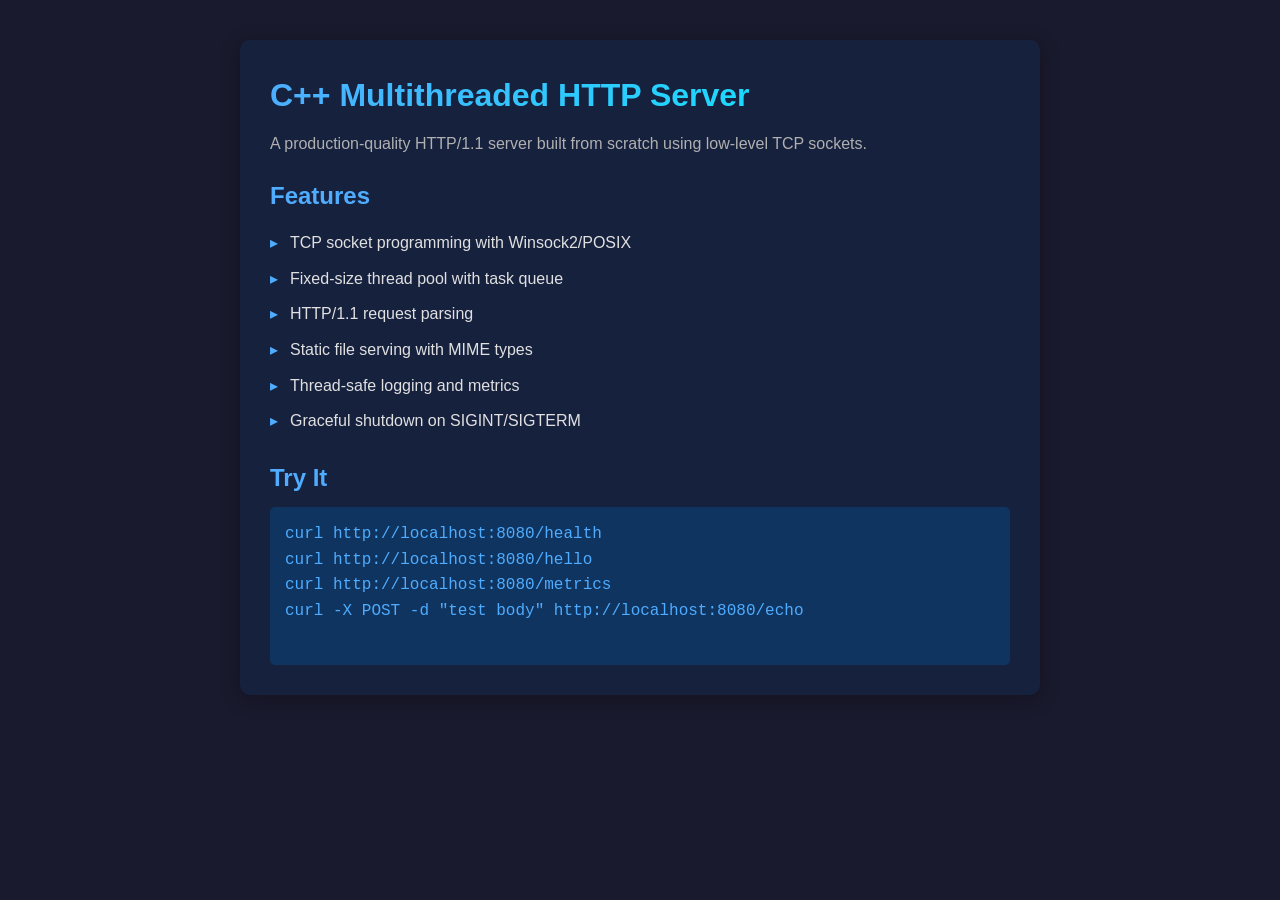
==== public/index.html @ efdc33f4 "Initial commit" ====
<!DOCTYPE html>
<html lang="en">
<head>
    <meta charset="UTF-8">
    <meta name="viewport" content="width=device-width, initial-scale=1.0">
    <title>C++ HTTP Server</title>
    <link rel="stylesheet" href="style.css">
</head>
<body>
    <div class="container">
        <h1>C++ Multithreaded HTTP Server</h1>
        <p>A production-quality HTTP/1.1 server built from scratch using low-level TCP sockets.</p>
        <h2>Features</h2>
        <ul>
            <li>TCP socket programming with Winsock2/POSIX</li>
            <li>Fixed-size thread pool with task queue</li>
            <li>HTTP/1.1 request parsing</li>
            <li>Static file serving with MIME types</li>
            <li>Thread-safe logging and metrics</li>
            <li>Graceful shutdown on SIGINT/SIGTERM</li>
        </ul>
        <h2>Try It</h2>
        <pre>
curl http://localhost:8080/health
curl http://localhost:8080/hello
curl http://localhost:8080/metrics
curl -X POST -d "test body" http://localhost:8080/echo
        </pre>
    </div>
</body>
</html>
---- public/style.css ----
* {
    margin: 0;
    padding: 0;
    box-sizing: border-box;
}

body {
    font-family: 'Segoe UI', Tahoma, Geneva, Verdana, sans-serif;
    background-color: #1a1a2e;
    color: #e0e0e0;
    line-height: 1.6;
}

.container {
    max-width: 800px;
    margin: 40px auto;
    padding: 30px;
    background-color: #16213e;
    border-radius: 10px;
    box-shadow: 0 4px 20px rgba(0, 0, 0, 0.3);
}

h1 {
    color: #0f3460;
    margin-bottom: 10px;
    background: linear-gradient(135deg, #4facfe, #00f2fe);
    -webkit-background-clip: text;
    -webkit-text-fill-color: transparent;
    background-clip: text;
}

h2 {
    color: #4facfe;
    margin: 20px 0 10px;
}

p {
    margin-bottom: 15px;
    color: #b0b0b0;
}

ul {
    list-style: none;
    margin-bottom: 20px;
}

li {
    padding: 5px 0;
    padding-left: 20px;
    position: relative;
}

li::before {
    content: "▸";
    color: #4facfe;
    position: absolute;
    left: 0;
}

pre {
    background-color: #0f3460;
    padding: 15px;
    border-radius: 5px;
    overflow-x: auto;
    color: #4facfe;
    font-family: 'Consolas', 'Courier New', monospace;
}
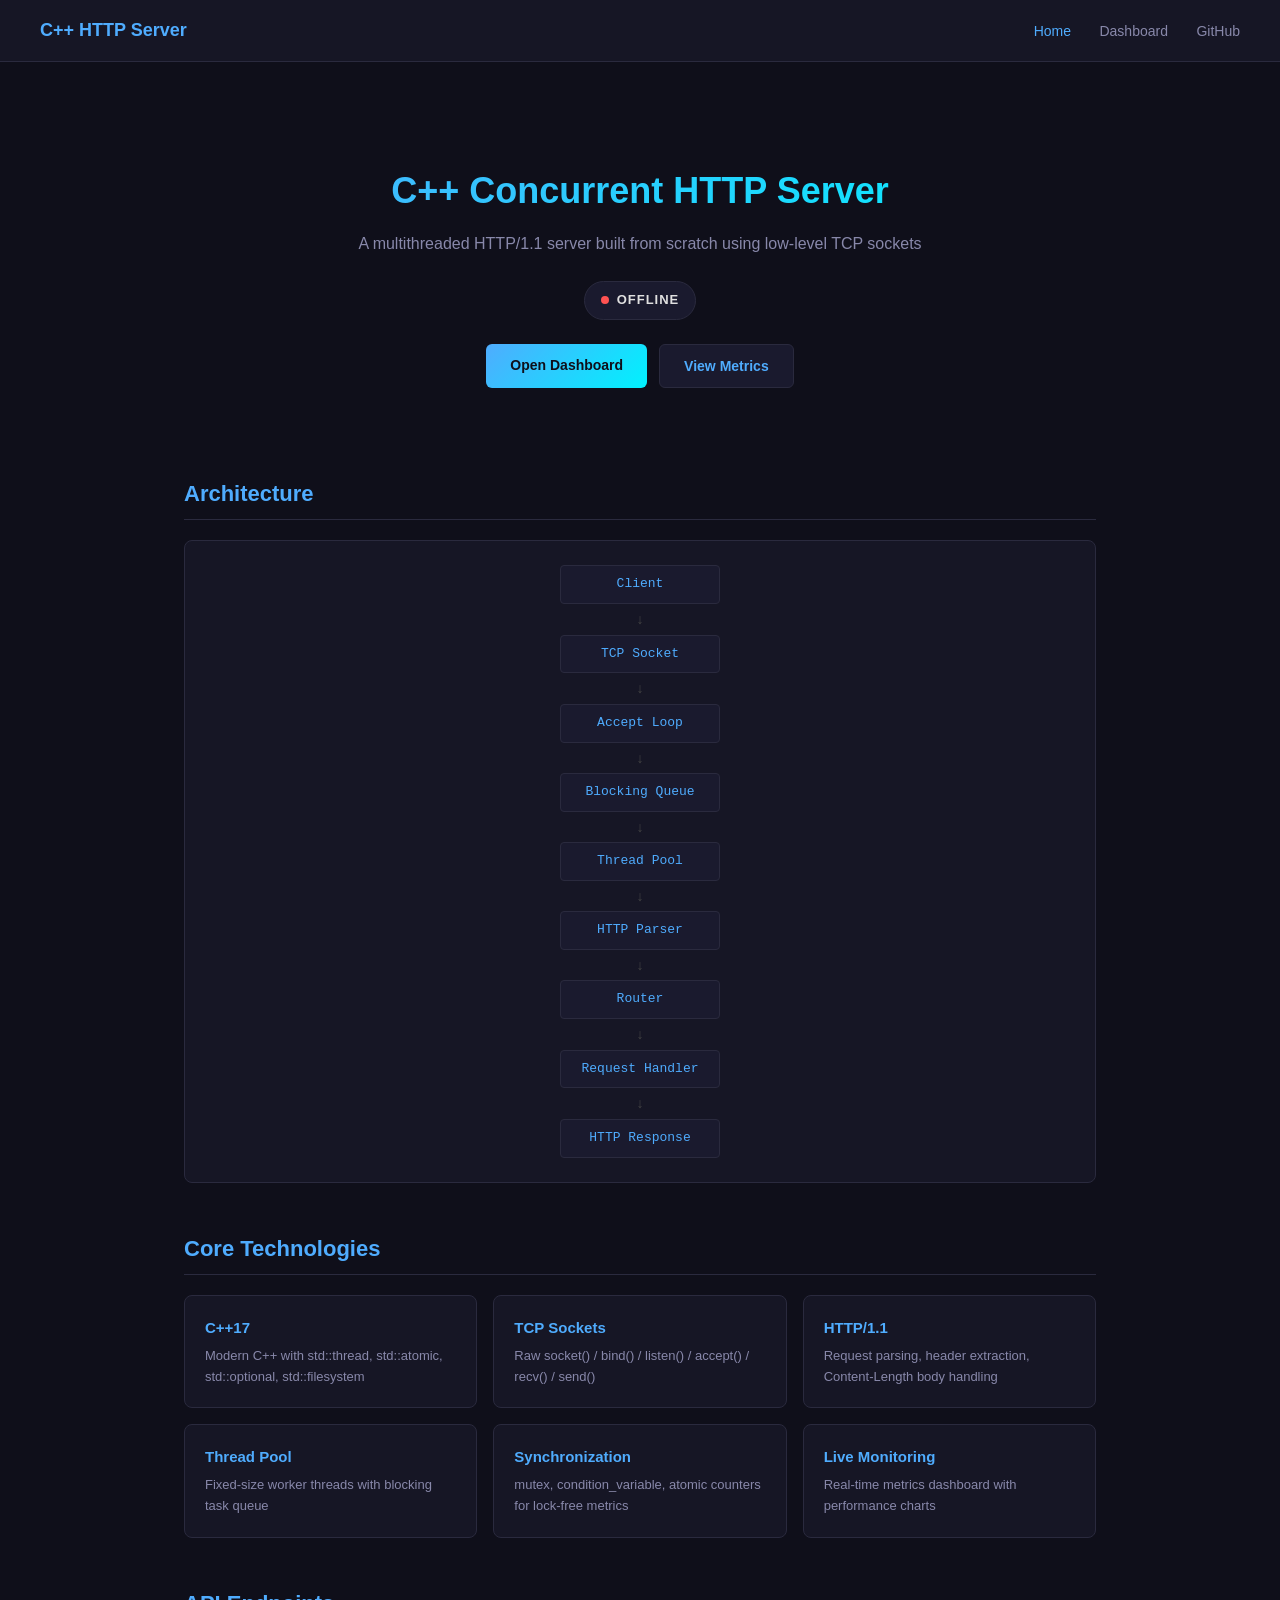
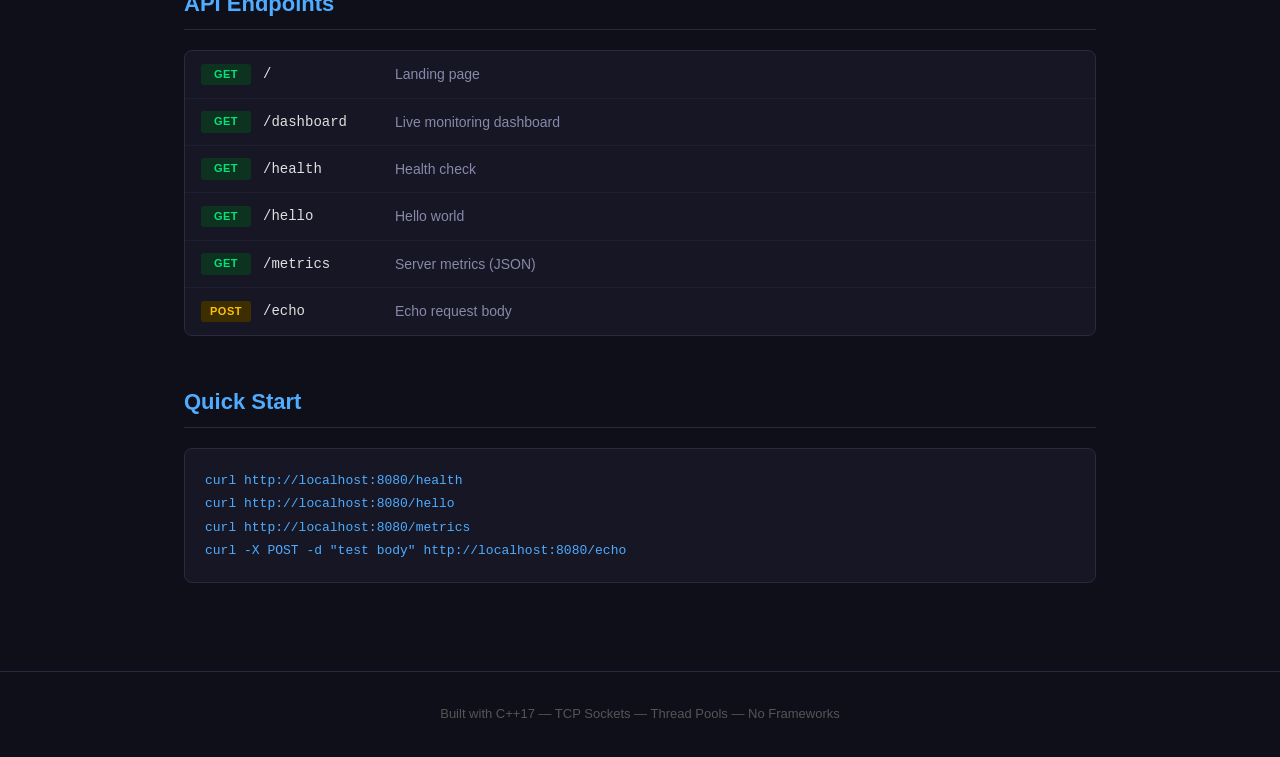
==== commit 751cd105: "update project" ====
--- a/public/index.html
+++ b/public/index.html
@@ -3,29 +3,148 @@
 <head>
     <meta charset="UTF-8">
     <meta name="viewport" content="width=device-width, initial-scale=1.0">
-    <title>C++ HTTP Server</title>
+    <title>C++ Concurrent HTTP Server</title>
     <link rel="stylesheet" href="style.css">
 </head>
 <body>
-    <div class="container">
-        <h1>C++ Multithreaded HTTP Server</h1>
-        <p>A production-quality HTTP/1.1 server built from scratch using low-level TCP sockets.</p>
-        <h2>Features</h2>
-        <ul>
-            <li>TCP socket programming with Winsock2/POSIX</li>
-            <li>Fixed-size thread pool with task queue</li>
-            <li>HTTP/1.1 request parsing</li>
-            <li>Static file serving with MIME types</li>
-            <li>Thread-safe logging and metrics</li>
-            <li>Graceful shutdown on SIGINT/SIGTERM</li>
-        </ul>
-        <h2>Try It</h2>
-        <pre>
-curl http://localhost:8080/health
+    <nav>
+        <div class="nav-brand">C++ HTTP Server</div>
+        <div class="nav-links">
+            <a href="/" class="active">Home</a>
+            <a href="/dashboard">Dashboard</a>
+            <a href="https://github.com" target="_blank">GitHub</a>
+        </div>
+    </nav>
+
+    <main>
+        <section class="hero">
+            <h1>C++ Concurrent HTTP Server</h1>
+            <p class="subtitle">A multithreaded HTTP/1.1 server built from scratch using low-level TCP sockets</p>
+            <div class="status-indicator" id="server-status">
+                <span class="pulse"></span>
+                <span class="status-text">Checking...</span>
+            </div>
+            <div class="hero-actions">
+                <a href="/dashboard" class="btn btn-primary">Open Dashboard</a>
+                <a href="/metrics" class="btn btn-secondary">View Metrics</a>
+            </div>
+        </section>
+
+        <section class="features">
+            <h2>Architecture</h2>
+            <div class="architecture-flow">
+                <div class="flow-step">Client</div>
+                <div class="flow-arrow">&darr;</div>
+                <div class="flow-step">TCP Socket</div>
+                <div class="flow-arrow">&darr;</div>
+                <div class="flow-step">Accept Loop</div>
+                <div class="flow-arrow">&darr;</div>
+                <div class="flow-step">Blocking Queue</div>
+                <div class="flow-arrow">&darr;</div>
+                <div class="flow-step">Thread Pool</div>
+                <div class="flow-arrow">&darr;</div>
+                <div class="flow-step">HTTP Parser</div>
+                <div class="flow-arrow">&darr;</div>
+                <div class="flow-step">Router</div>
+                <div class="flow-arrow">&darr;</div>
+                <div class="flow-step">Request Handler</div>
+                <div class="flow-arrow">&darr;</div>
+                <div class="flow-step">HTTP Response</div>
+            </div>
+        </section>
+
+        <section class="tech-stack">
+            <h2>Core Technologies</h2>
+            <div class="tech-grid">
+                <div class="tech-item">
+                    <h3>C++17</h3>
+                    <p>Modern C++ with std::thread, std::atomic, std::optional, std::filesystem</p>
+                </div>
+                <div class="tech-item">
+                    <h3>TCP Sockets</h3>
+                    <p>Raw socket() / bind() / listen() / accept() / recv() / send()</p>
+                </div>
+                <div class="tech-item">
+                    <h3>HTTP/1.1</h3>
+                    <p>Request parsing, header extraction, Content-Length body handling</p>
+                </div>
+                <div class="tech-item">
+                    <h3>Thread Pool</h3>
+                    <p>Fixed-size worker threads with blocking task queue</p>
+                </div>
+                <div class="tech-item">
+                    <h3>Synchronization</h3>
+                    <p>mutex, condition_variable, atomic counters for lock-free metrics</p>
+                </div>
+                <div class="tech-item">
+                    <h3>Live Monitoring</h3>
+                    <p>Real-time metrics dashboard with performance charts</p>
+                </div>
+            </div>
+        </section>
+
+        <section class="endpoints">
+            <h2>API Endpoints</h2>
+            <div class="endpoint-list">
+                <div class="endpoint">
+                    <span class="method get">GET</span>
+                    <span class="path">/</span>
+                    <span class="desc">Landing page</span>
+                </div>
+                <div class="endpoint">
+                    <span class="method get">GET</span>
+                    <span class="path">/dashboard</span>
+                    <span class="desc">Live monitoring dashboard</span>
+                </div>
+                <div class="endpoint">
+                    <span class="method get">GET</span>
+                    <span class="path">/health</span>
+                    <span class="desc">Health check</span>
+                </div>
+                <div class="endpoint">
+                    <span class="method get">GET</span>
+                    <span class="path">/hello</span>
+                    <span class="desc">Hello world</span>
+                </div>
+                <div class="endpoint">
+                    <span class="method get">GET</span>
+                    <span class="path">/metrics</span>
+                    <span class="desc">Server metrics (JSON)</span>
+                </div>
+                <div class="endpoint">
+                    <span class="method post">POST</span>
+                    <span class="path">/echo</span>
+                    <span class="desc">Echo request body</span>
+                </div>
+            </div>
+        </section>
+
+        <section class="try-it">
+            <h2>Quick Start</h2>
+            <pre><code>curl http://localhost:8080/health
 curl http://localhost:8080/hello
 curl http://localhost:8080/metrics
-curl -X POST -d "test body" http://localhost:8080/echo
-        </pre>
-    </div>
+curl -X POST -d "test body" http://localhost:8080/echo</code></pre>
+        </section>
+    </main>
+
+    <footer>
+        <p>Built with C++17 &mdash; TCP Sockets &mdash; Thread Pools &mdash; No Frameworks</p>
+    </footer>
+
+    <script>
+        fetch('/health')
+            .then(r => r.json())
+            .then(data => {
+                const el = document.getElementById('server-status');
+                el.querySelector('.status-text').textContent = 'ONLINE';
+                el.classList.add('online');
+            })
+            .catch(() => {
+                const el = document.getElementById('server-status');
+                el.querySelector('.status-text').textContent = 'OFFLINE';
+                el.classList.add('offline');
+            });
+    </script>
 </body>
 </html>
--- a/public/style.css
+++ b/public/style.css
@@ -6,62 +6,266 @@
 
 body {
     font-family: 'Segoe UI', Tahoma, Geneva, Verdana, sans-serif;
-    background-color: #1a1a2e;
+    background-color: #0f0f1a;
     color: #e0e0e0;
     line-height: 1.6;
 }
 
-.container {
-    max-width: 800px;
-    margin: 40px auto;
-    padding: 30px;
-    background-color: #16213e;
-    border-radius: 10px;
-    box-shadow: 0 4px 20px rgba(0, 0, 0, 0.3);
-}
-
-h1 {
-    color: #0f3460;
-    margin-bottom: 10px;
+nav {
+    display: flex;
+    justify-content: space-between;
+    align-items: center;
+    padding: 16px 40px;
+    background-color: #161625;
+    border-bottom: 1px solid #2a2a3e;
+}
+
+.nav-brand {
+    font-size: 18px;
+    font-weight: 700;
+    color: #4facfe;
+}
+
+.nav-links a {
+    color: #8888aa;
+    text-decoration: none;
+    margin-left: 24px;
+    font-size: 14px;
+    transition: color 0.2s;
+}
+
+.nav-links a:hover,
+.nav-links a.active {
+    color: #4facfe;
+}
+
+main {
+    max-width: 960px;
+    margin: 0 auto;
+    padding: 40px 24px;
+}
+
+.hero {
+    text-align: center;
+    padding: 60px 0 40px;
+}
+
+.hero h1 {
+    font-size: 36px;
+    font-weight: 700;
     background: linear-gradient(135deg, #4facfe, #00f2fe);
     -webkit-background-clip: text;
     -webkit-text-fill-color: transparent;
     background-clip: text;
-}
-
-h2 {
-    color: #4facfe;
-    margin: 20px 0 10px;
-}
-
-p {
-    margin-bottom: 15px;
-    color: #b0b0b0;
-}
-
-ul {
-    list-style: none;
+    margin-bottom: 12px;
+}
+
+.subtitle {
+    font-size: 16px;
+    color: #8888aa;
+    margin-bottom: 24px;
+}
+
+.status-indicator {
+    display: inline-flex;
+    align-items: center;
+    gap: 8px;
+    padding: 8px 16px;
+    border-radius: 20px;
+    background: #1a1a2e;
+    border: 1px solid #2a2a3e;
+    margin-bottom: 24px;
+    font-size: 13px;
+    font-weight: 600;
+    letter-spacing: 1px;
+}
+
+.pulse {
+    width: 8px;
+    height: 8px;
+    border-radius: 50%;
+    background: #666;
+}
+
+.status-indicator.online .pulse {
+    background: #00e676;
+    box-shadow: 0 0 8px #00e676;
+    animation: pulse-anim 2s infinite;
+}
+
+.status-indicator.offline .pulse {
+    background: #ff5252;
+}
+
+@keyframes pulse-anim {
+    0%, 100% { opacity: 1; }
+    50% { opacity: 0.4; }
+}
+
+.hero-actions {
+    display: flex;
+    gap: 12px;
+    justify-content: center;
+}
+
+.btn {
+    display: inline-block;
+    padding: 10px 24px;
+    border-radius: 6px;
+    text-decoration: none;
+    font-size: 14px;
+    font-weight: 600;
+    transition: transform 0.1s, box-shadow 0.2s;
+}
+
+.btn:hover {
+    transform: translateY(-1px);
+}
+
+.btn-primary {
+    background: linear-gradient(135deg, #4facfe, #00f2fe);
+    color: #0f0f1a;
+}
+
+.btn-secondary {
+    background: #1a1a2e;
+    color: #4facfe;
+    border: 1px solid #2a2a3e;
+}
+
+section {
+    margin-bottom: 48px;
+}
+
+section h2 {
+    font-size: 22px;
+    color: #4facfe;
     margin-bottom: 20px;
-}
-
-li {
-    padding: 5px 0;
-    padding-left: 20px;
-    position: relative;
-}
-
-li::before {
-    content: "▸";
-    color: #4facfe;
-    position: absolute;
-    left: 0;
-}
-
-pre {
-    background-color: #0f3460;
-    padding: 15px;
-    border-radius: 5px;
+    padding-bottom: 8px;
+    border-bottom: 1px solid #2a2a3e;
+}
+
+.architecture-flow {
+    display: flex;
+    flex-direction: column;
+    align-items: center;
+    gap: 4px;
+    padding: 24px;
+    background: #161625;
+    border-radius: 8px;
+    border: 1px solid #2a2a3e;
+}
+
+.flow-step {
+    padding: 8px 20px;
+    background: #1a1a2e;
+    border: 1px solid #2a2a3e;
+    border-radius: 4px;
+    font-size: 13px;
+    font-family: 'Consolas', 'Courier New', monospace;
+    color: #4facfe;
+    min-width: 160px;
+    text-align: center;
+}
+
+.flow-arrow {
+    color: #444;
+    font-size: 14px;
+}
+
+.tech-grid {
+    display: grid;
+    grid-template-columns: repeat(auto-fit, minmax(260px, 1fr));
+    gap: 16px;
+}
+
+.tech-item {
+    padding: 20px;
+    background: #161625;
+    border: 1px solid #2a2a3e;
+    border-radius: 8px;
+}
+
+.tech-item h3 {
+    font-size: 15px;
+    color: #4facfe;
+    margin-bottom: 6px;
+}
+
+.tech-item p {
+    font-size: 13px;
+    color: #8888aa;
+}
+
+.endpoint-list {
+    background: #161625;
+    border: 1px solid #2a2a3e;
+    border-radius: 8px;
+    overflow: hidden;
+}
+
+.endpoint {
+    display: flex;
+    align-items: center;
+    gap: 12px;
+    padding: 12px 16px;
+    border-bottom: 1px solid #1e1e32;
+    font-size: 14px;
+}
+
+.endpoint:last-child {
+    border-bottom: none;
+}
+
+.method {
+    padding: 2px 8px;
+    border-radius: 3px;
+    font-size: 11px;
+    font-weight: 700;
+    letter-spacing: 0.5px;
+    min-width: 50px;
+    text-align: center;
+}
+
+.method.get {
+    background: #0d3320;
+    color: #00e676;
+}
+
+.method.post {
+    background: #3d2e00;
+    color: #ffc107;
+}
+
+.path {
+    font-family: 'Consolas', 'Courier New', monospace;
+    color: #e0e0e0;
+    min-width: 120px;
+}
+
+.desc {
+    color: #8888aa;
+}
+
+.try-it pre {
+    background: #161625;
+    border: 1px solid #2a2a3e;
+    border-radius: 8px;
+    padding: 20px;
     overflow-x: auto;
-    color: #4facfe;
+}
+
+.try-it code {
     font-family: 'Consolas', 'Courier New', monospace;
-}
+    font-size: 13px;
+    color: #4facfe;
+    line-height: 1.8;
+}
+
+footer {
+    text-align: center;
+    padding: 32px;
+    border-top: 1px solid #2a2a3e;
+    color: #555;
+    font-size: 13px;
+}
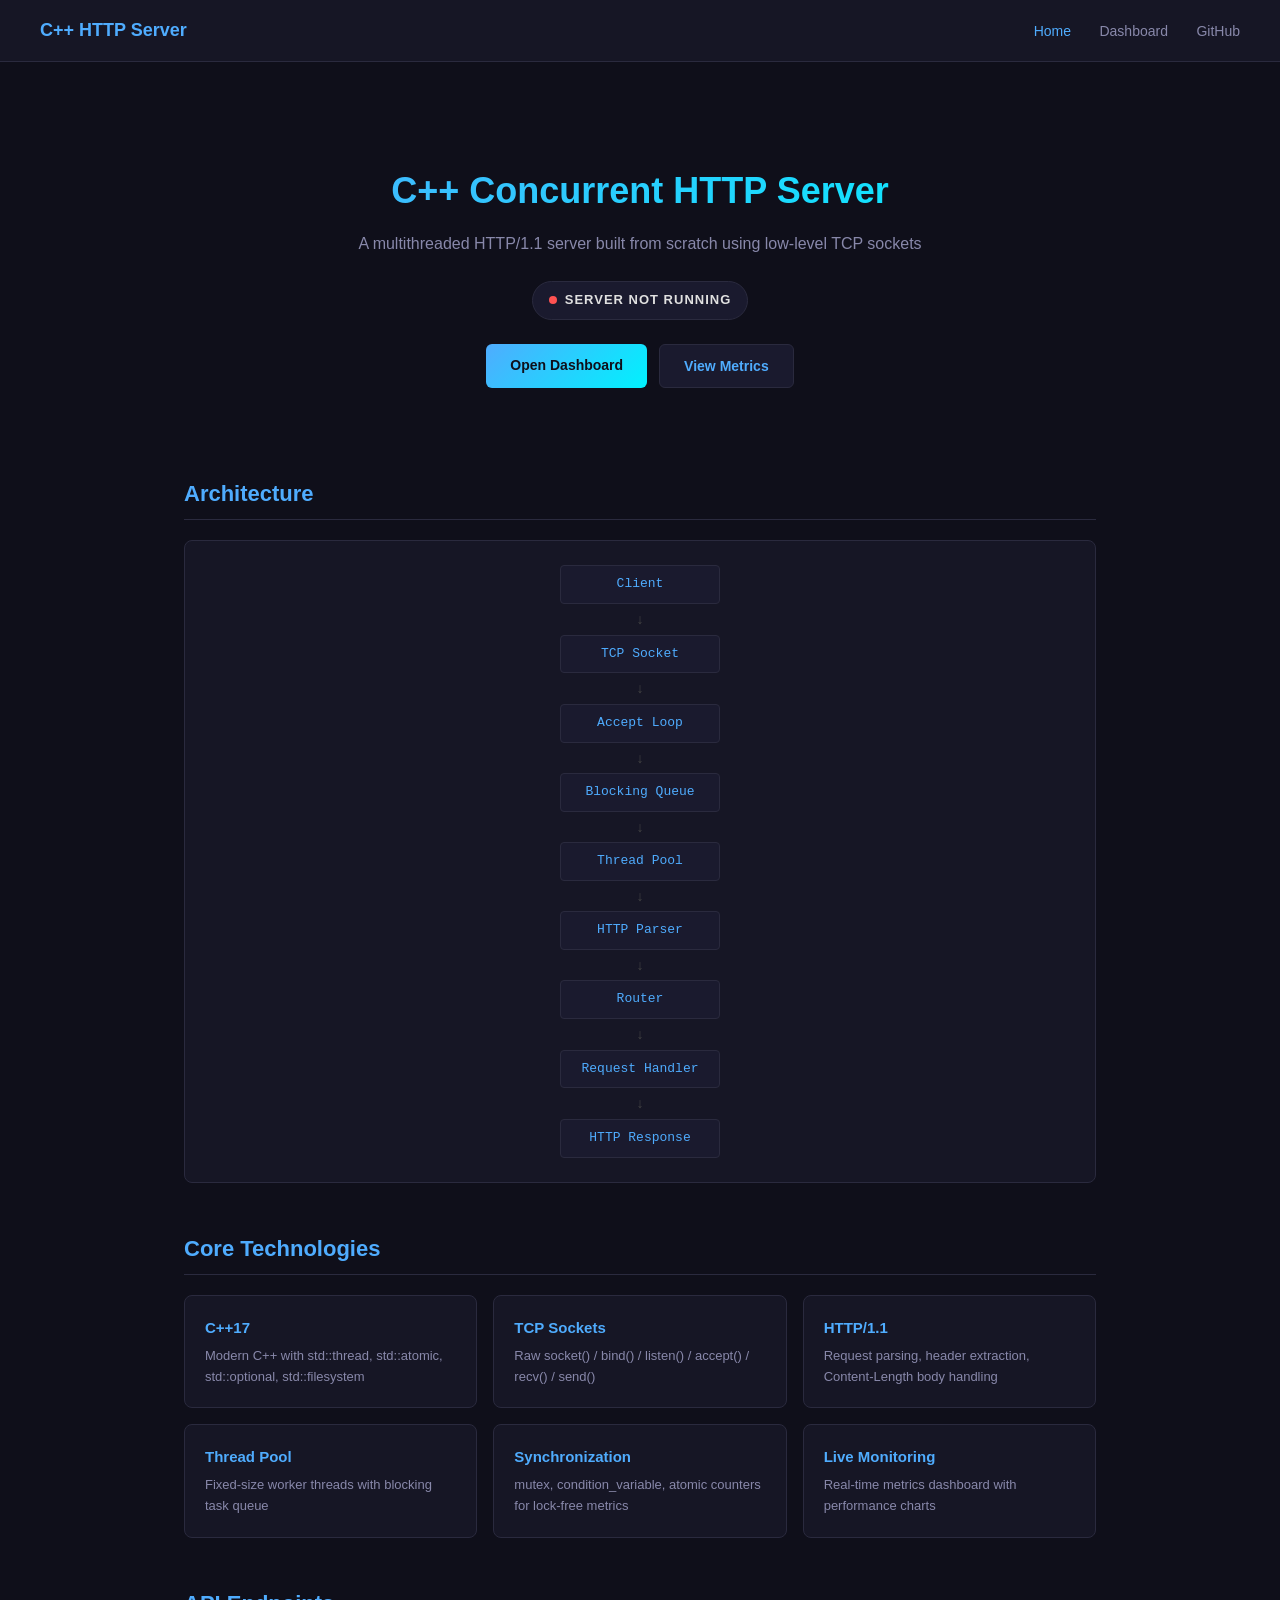
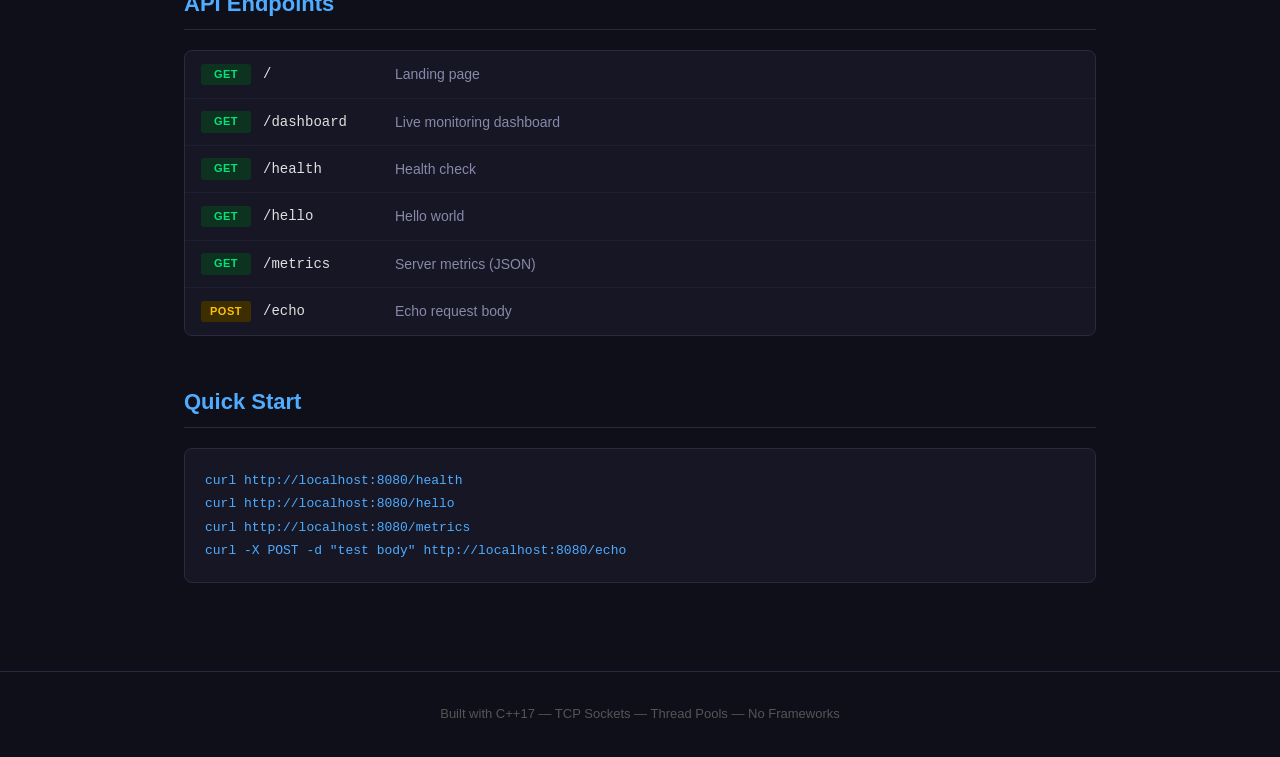
==== commit ba4f72a9: "Fix landing page links for GitHub Pages" ====
--- a/public/index.html
+++ b/public/index.html
@@ -11,8 +11,8 @@
         <div class="nav-brand">C++ HTTP Server</div>
         <div class="nav-links">
             <a href="/" class="active">Home</a>
-            <a href="/dashboard">Dashboard</a>
-            <a href="https://github.com" target="_blank">GitHub</a>
+            <a href="/dashboard.html">Dashboard</a>
+            <a href="https://github.com/pavanjarpula/Multithreaded-HTTP-Server" target="_blank">GitHub</a>
         </div>
     </nav>
 
@@ -25,7 +25,7 @@
                 <span class="status-text">Checking...</span>
             </div>
             <div class="hero-actions">
-                <a href="/dashboard" class="btn btn-primary">Open Dashboard</a>
+                <a href="/dashboard.html" class="btn btn-primary">Open Dashboard</a>
                 <a href="/metrics" class="btn btn-secondary">View Metrics</a>
             </div>
         </section>
@@ -134,15 +134,15 @@
 
     <script>
         fetch('/health')
-            .then(r => r.json())
-            .then(data => {
-                const el = document.getElementById('server-status');
+            .then(function(r) { return r.json(); })
+            .then(function(data) {
+                var el = document.getElementById('server-status');
                 el.querySelector('.status-text').textContent = 'ONLINE';
                 el.classList.add('online');
             })
-            .catch(() => {
-                const el = document.getElementById('server-status');
-                el.querySelector('.status-text').textContent = 'OFFLINE';
+            .catch(function() {
+                var el = document.getElementById('server-status');
+                el.querySelector('.status-text').textContent = 'SERVER NOT RUNNING';
                 el.classList.add('offline');
             });
     </script>
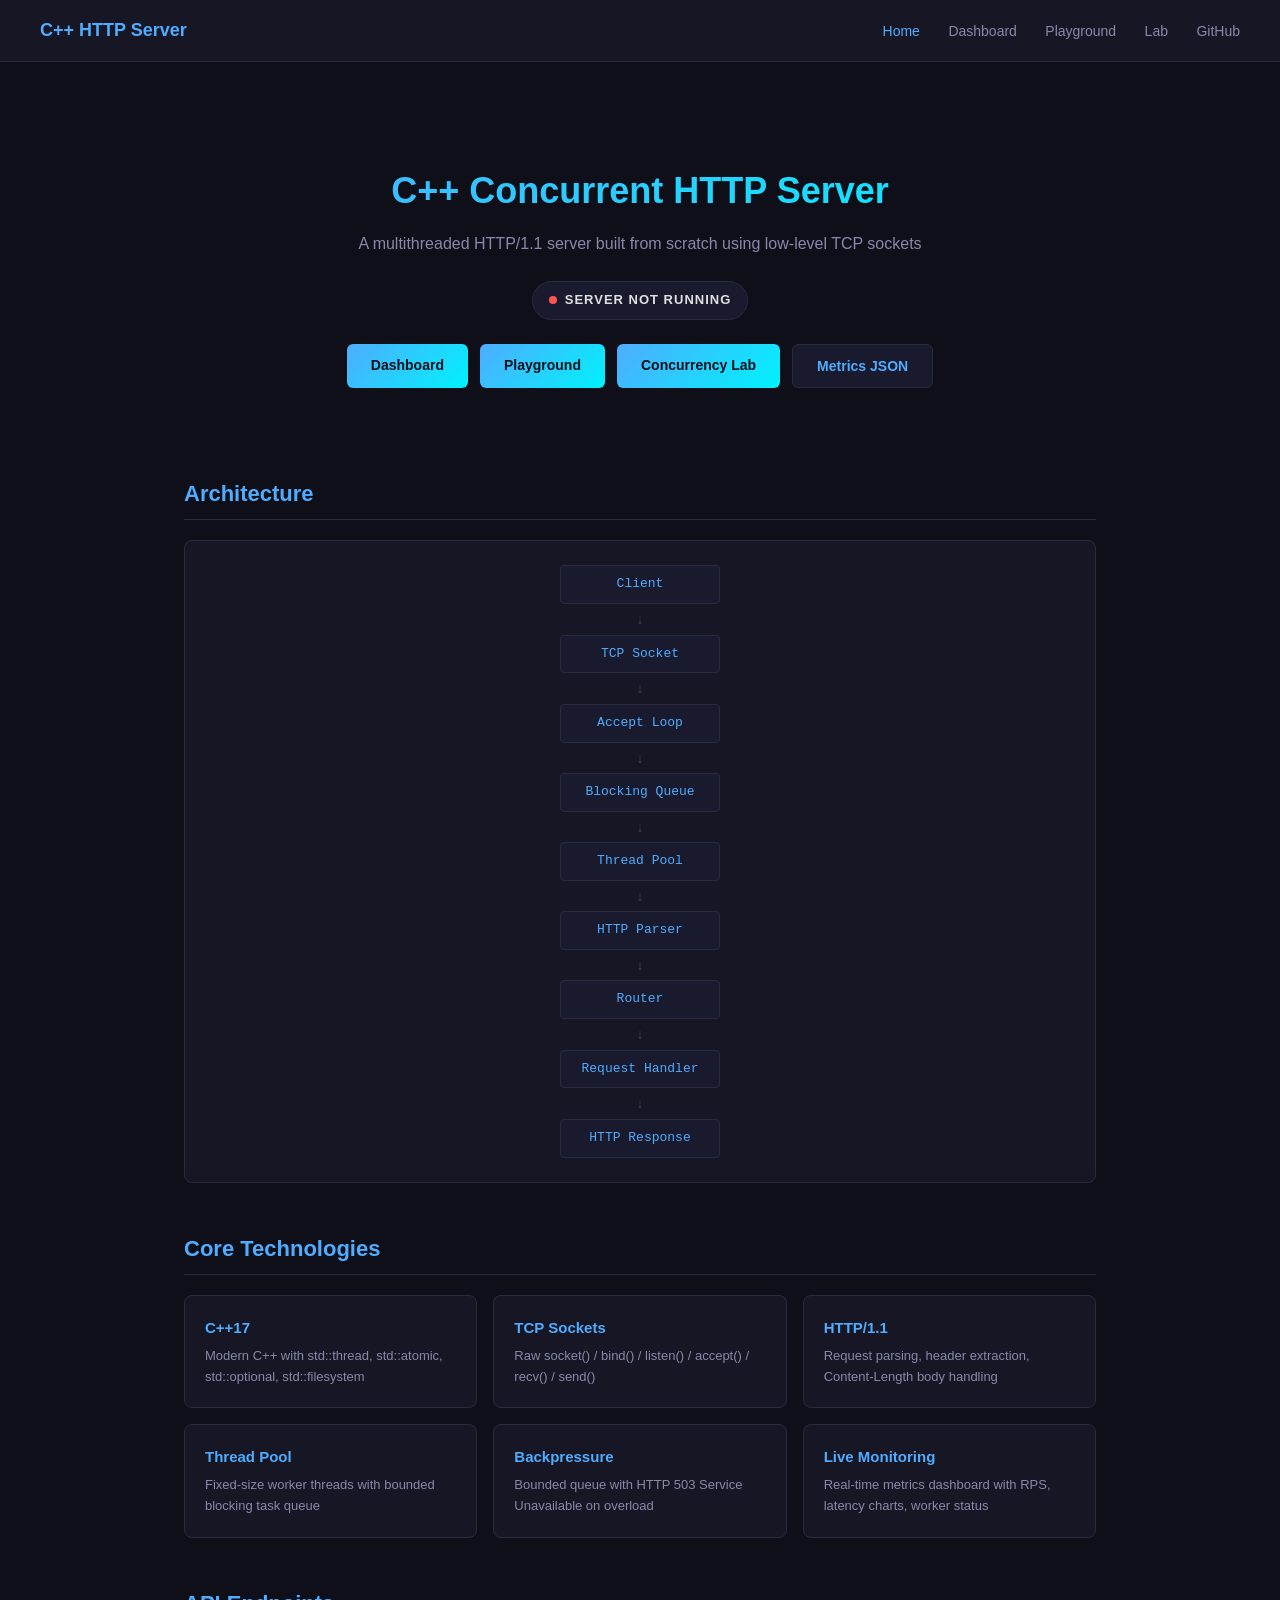
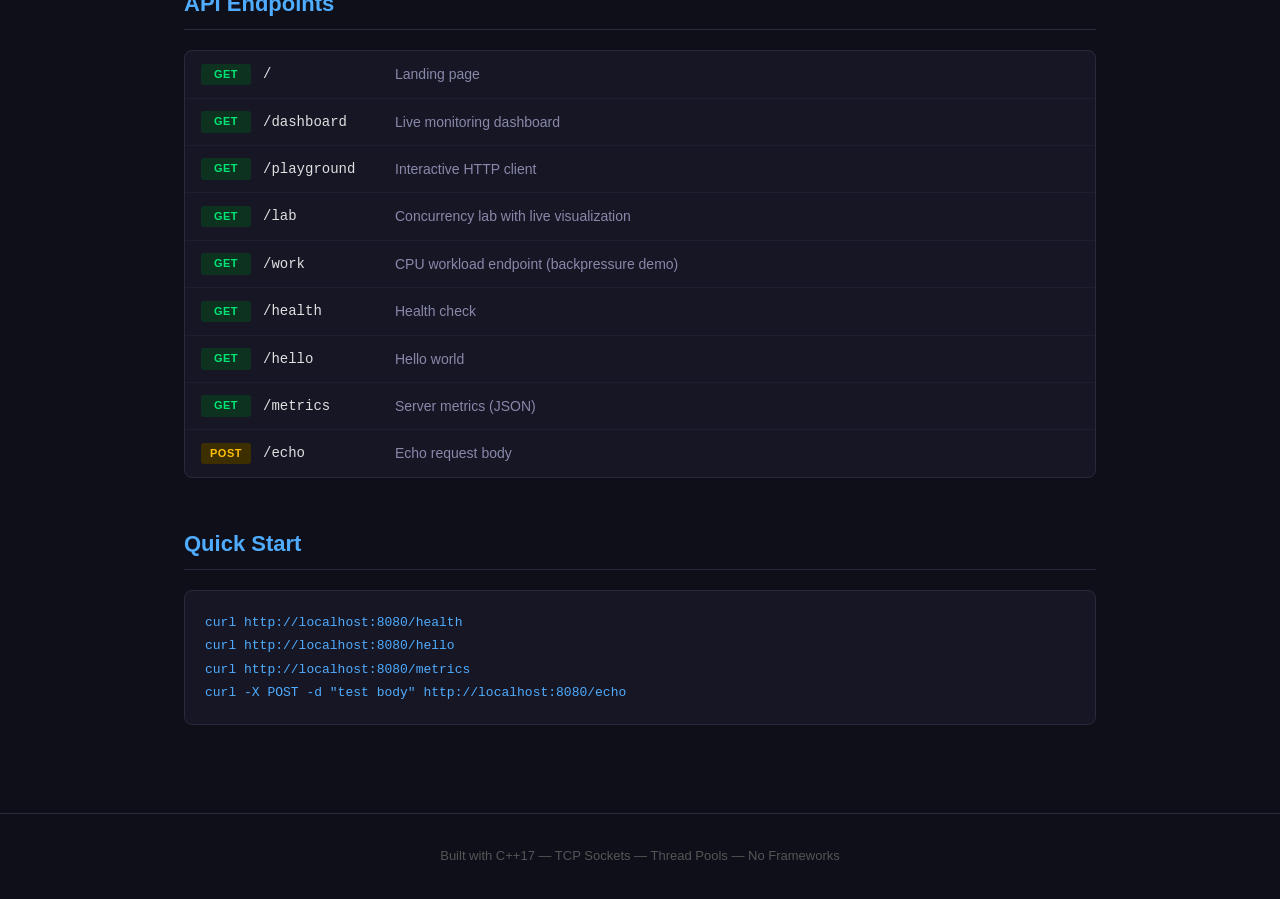
==== commit d01fadef: "feat: bounded queue, backpressure, playground, lab, concurrency visualization Core changes: - Bounde" ====
--- a/public/index.html
+++ b/public/index.html
@@ -11,7 +11,9 @@
         <div class="nav-brand">C++ HTTP Server</div>
         <div class="nav-links">
             <a href="/" class="active">Home</a>
-            <a href="/dashboard.html">Dashboard</a>
+            <a href="/dashboard">Dashboard</a>
+            <a href="/playground">Playground</a>
+            <a href="/lab">Lab</a>
             <a href="https://github.com/pavanjarpula/Multithreaded-HTTP-Server" target="_blank">GitHub</a>
         </div>
     </nav>
@@ -25,8 +27,10 @@
                 <span class="status-text">Checking...</span>
             </div>
             <div class="hero-actions">
-                <a href="/dashboard.html" class="btn btn-primary">Open Dashboard</a>
-                <a href="/metrics" class="btn btn-secondary">View Metrics</a>
+                <a href="/dashboard" class="btn btn-primary">Dashboard</a>
+                <a href="/playground" class="btn btn-primary">Playground</a>
+                <a href="/lab" class="btn btn-primary">Concurrency Lab</a>
+                <a href="/metrics" class="btn btn-secondary">Metrics JSON</a>
             </div>
         </section>
 
@@ -70,15 +74,15 @@
                 </div>
                 <div class="tech-item">
                     <h3>Thread Pool</h3>
-                    <p>Fixed-size worker threads with blocking task queue</p>
+                    <p>Fixed-size worker threads with bounded blocking task queue</p>
                 </div>
                 <div class="tech-item">
-                    <h3>Synchronization</h3>
-                    <p>mutex, condition_variable, atomic counters for lock-free metrics</p>
+                    <h3>Backpressure</h3>
+                    <p>Bounded queue with HTTP 503 Service Unavailable on overload</p>
                 </div>
                 <div class="tech-item">
                     <h3>Live Monitoring</h3>
-                    <p>Real-time metrics dashboard with performance charts</p>
+                    <p>Real-time metrics dashboard with RPS, latency charts, worker status</p>
                 </div>
             </div>
         </section>
@@ -95,6 +99,21 @@
                     <span class="method get">GET</span>
                     <span class="path">/dashboard</span>
                     <span class="desc">Live monitoring dashboard</span>
+                </div>
+                <div class="endpoint">
+                    <span class="method get">GET</span>
+                    <span class="path">/playground</span>
+                    <span class="desc">Interactive HTTP client</span>
+                </div>
+                <div class="endpoint">
+                    <span class="method get">GET</span>
+                    <span class="path">/lab</span>
+                    <span class="desc">Concurrency lab with live visualization</span>
+                </div>
+                <div class="endpoint">
+                    <span class="method get">GET</span>
+                    <span class="path">/work</span>
+                    <span class="desc">CPU workload endpoint (backpressure demo)</span>
                 </div>
                 <div class="endpoint">
                     <span class="method get">GET</span>
